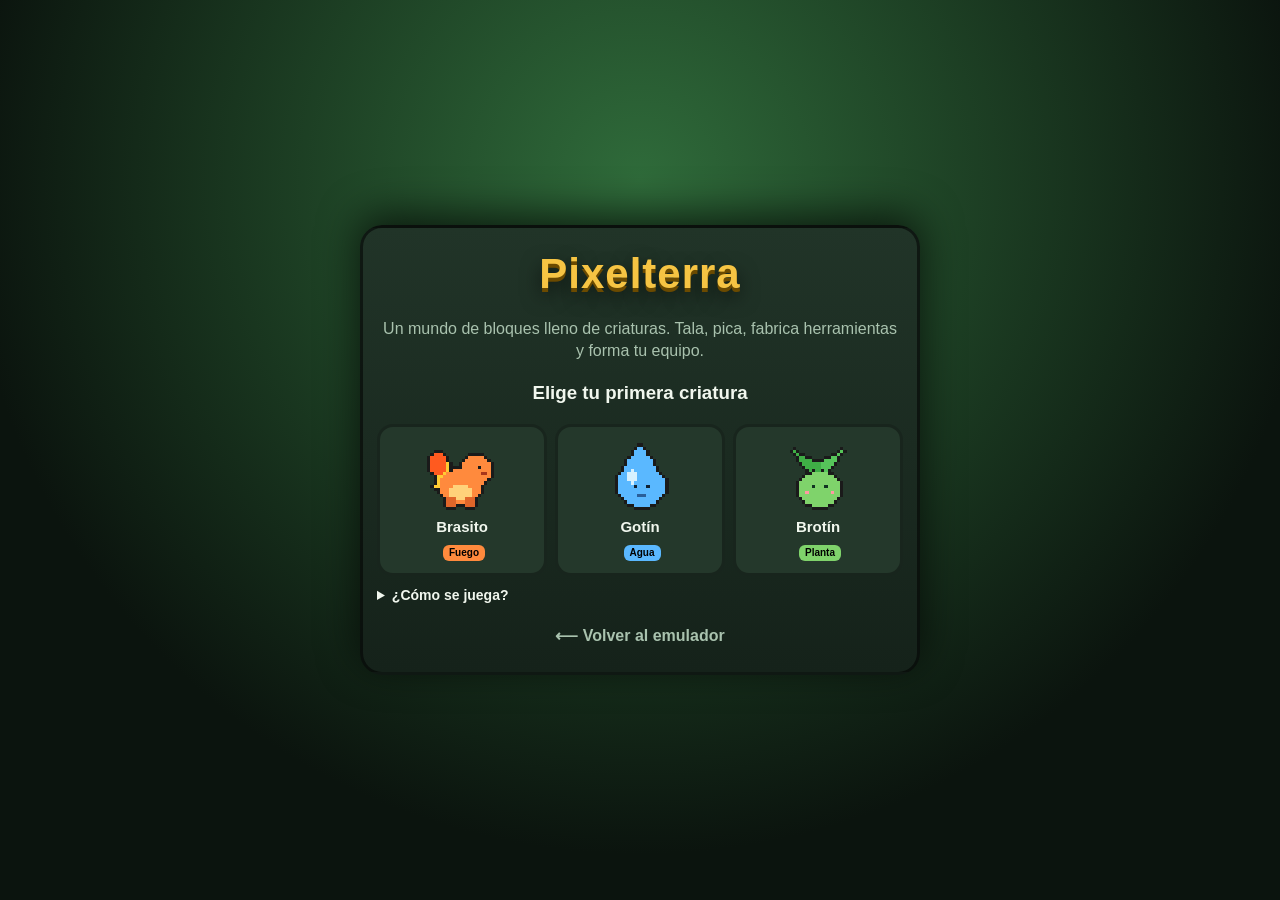
==== site/juegos/pixelterra/index.html @ d1f89832 "Add Pixelterra, an original block-world creature game - Browser game in site/juegos/pixelterra: gene" ====
<!doctype html>
<html lang="es">
<head>
<meta charset="utf-8">
<meta name="viewport" content="width=device-width, initial-scale=1, maximum-scale=1, user-scalable=no, viewport-fit=cover">
<title>Pixelterra</title>
<meta name="description" content="Explora un mundo de bloques, fabrica herramientas y captura criaturas. Juego original para el navegador.">
<meta name="theme-color" content="#0e1a12">
<meta name="apple-mobile-web-app-capable" content="yes">
<meta name="mobile-web-app-capable" content="yes">
<meta name="apple-mobile-web-app-status-bar-style" content="black-translucent">
<link rel="stylesheet" href="style.css">
</head>
<body>

<canvas id="world"></canvas>

<!-- Barra superior -->
<header class="hud-top">
  <a class="hbtn" href="../../" aria-label="Volver al emulador">⟵</a>
  <div class="clock" id="clock">☀️ Día 1</div>
  <button class="hbtn" data-open="team" aria-label="Equipo">🐾</button>
  <button class="hbtn" data-open="bag" aria-label="Mochila">🎒</button>
  <button class="hbtn" data-open="craft" aria-label="Fabricar">🛠️</button>
</header>

<!-- Objeto en la mano -->
<div class="hotbar" id="hotbar"></div>

<!-- Mando táctil -->
<div class="controls" id="controls">
  <div class="dpad" id="dpad">
    <div class="arm up"></div><div class="arm down"></div><div class="arm left"></div><div class="arm right"></div>
  </div>
  <div class="actions">
    <button class="act b" id="btn-b"><span>B</span><small>Poner</small></button>
    <button class="act a" id="btn-a"><span>A</span><small>Usar</small></button>
  </div>
</div>

<!-- Mensajes -->
<div class="toast" id="toast" hidden></div>

<!-- Paneles: mochila, fabricar, equipo -->
<div class="panel" id="panel" hidden>
  <div class="panel-body">
    <div class="panel-head">
      <h2 id="panel-title"></h2>
      <button class="hbtn" id="panel-close" aria-label="Cerrar">✕</button>
    </div>
    <div id="panel-content"></div>
  </div>
</div>

<!-- Combate -->
<div class="battle" id="battle" hidden>
  <div class="arena">
    <div class="foe">
      <div class="card" id="foe-card"></div>
      <canvas class="mon" id="foe-sprite" width="48" height="48"></canvas>
    </div>
    <div class="ally">
      <canvas class="mon" id="ally-sprite" width="48" height="48"></canvas>
      <div class="card" id="ally-card"></div>
    </div>
  </div>
  <div class="battle-box">
    <p id="battle-msg"></p>
    <div class="battle-menu" id="battle-menu"></div>
  </div>
</div>

<!-- Inicio: elegir criatura -->
<div class="intro" id="intro" hidden>
  <div class="intro-body">
    <h1>Pixelterra</h1>
    <p>Un mundo de bloques lleno de criaturas. Tala, pica, fabrica herramientas y forma tu equipo.</p>
    <h3>Elige tu primera criatura</h3>
    <div class="starters" id="starters"></div>
    <details class="howto">
      <summary>¿Cómo se juega?</summary>
      <ul>
        <li><b>Cruceta</b>: caminar. <b>A</b>: usar lo que tienes delante (talar, picar, hoguera…). <b>B</b>: poner el bloque que llevas en la mano.</li>
        <li>En la <b>hierba alta</b> aparecen criaturas. Debilítalas y lánzales un <b>cubo</b> para capturarlas.</li>
        <li><b>🛠️ Fabricar</b>: tablas, palos, picos, cubos, hogueras… Algunas recetas necesitan estar junto a un <b>banco de trabajo</b>.</li>
        <li>Usa una <b>hoguera</b> (A) para curar a tu equipo y guardar el punto de regreso.</li>
        <li>De noche salen criaturas distintas y más fuertes. La partida se guarda sola.</li>
      </ul>
    </details>
    <a class="back-link" href="../../">⟵ Volver al emulador</a>
  </div>
</div>

<script src="game.js"></script>
</body>
</html>
---- site/juegos/pixelterra/style.css ----
:root {
  --bg: #0e1a12;
  --panel: #1a2a20;
  --panel-2: #24382b;
  --line: #355240;
  --text: #f1f7ee;
  --muted: #a9c2ae;
  --accent: #6cd36b;
  --gold: #f6c443;
  --danger: #ff6b5f;
  --safe-t: env(safe-area-inset-top, 0px);
  --safe-b: env(safe-area-inset-bottom, 0px);
  --safe-l: env(safe-area-inset-left, 0px);
  --safe-r: env(safe-area-inset-right, 0px);
  --font: -apple-system, BlinkMacSystemFont, "Segoe UI", Roboto, sans-serif;
}
* { box-sizing: border-box; -webkit-tap-highlight-color: transparent; }
html, body {
  margin: 0; height: 100%; overflow: hidden; background: var(--bg); color: var(--text); font: 16px/1.35 var(--font);
  touch-action: none; user-select: none; -webkit-user-select: none; -webkit-touch-callout: none; overscroll-behavior: none;
}
[hidden] { display: none !important; }
button { font: inherit; color: inherit; }

#world { position: fixed; inset: 0; width: 100%; height: 100%; image-rendering: pixelated; display: block; }

/* ---------- Barra superior ---------- */
.hud-top {
  position: fixed; top: calc(8px + var(--safe-t)); left: calc(8px + var(--safe-l)); right: calc(8px + var(--safe-r));
  display: flex; align-items: center; gap: 8px; z-index: 5;
}
.hbtn {
  width: 44px; height: 44px; border-radius: 12px; border: 2px solid #0007; background: #1a2a20d9;
  display: flex; align-items: center; justify-content: center; font-size: 21px; text-decoration: none; color: var(--text);
  box-shadow: inset 0 2px 0 #ffffff1a, 0 3px 0 #0006; cursor: pointer;
}
.hbtn:active { transform: translateY(2px); box-shadow: inset 0 2px 0 #ffffff1a, 0 1px 0 #0006; }
.clock {
  flex: 1; text-align: center; font-weight: 800; text-shadow: 0 2px 0 #000a; font-size: 15px;
}

/* ---------- Barra de objetos ---------- */
.hotbar {
  position: fixed; left: 50%; transform: translateX(-50%); top: calc(60px + var(--safe-t)); z-index: 5;
  display: flex; gap: 4px; padding: 4px; border-radius: 12px; background: #000a; max-width: calc(100% - 16px); overflow-x: auto;
}
.slot {
  position: relative; width: 42px; height: 42px; flex: none; border-radius: 8px; border: 2px solid #ffffff22; background: #ffffff10;
  display: flex; align-items: center; justify-content: center; cursor: pointer; padding: 0;
}
.slot.sel { border-color: var(--gold); background: #f6c44322; box-shadow: 0 0 10px #f6c44355; }
.slot canvas { width: 30px; height: 30px; image-rendering: pixelated; }
.slot b { position: absolute; right: 3px; bottom: 1px; font-size: 11px; text-shadow: 0 1px 0 #000, 0 0 3px #000; }

/* ---------- Mando ---------- */
.controls { position: fixed; left: 0; right: 0; bottom: 0; height: 0; z-index: 4; }
.dpad {
  --s: min(40vw, 170px); position: fixed; left: calc(18px + var(--safe-l)); bottom: calc(26px + var(--safe-b));
  width: var(--s); height: var(--s);
}
.dpad .arm {
  position: absolute; background: linear-gradient(180deg, #2f4537, #1d2c22); border: 2px solid #0008;
  box-shadow: inset 0 2px 0 #ffffff22, 0 4px 0 #0007; opacity: .9;
}
.dpad .up, .dpad .down { left: 33%; width: 34%; height: 38%; }
.dpad .left, .dpad .right { top: 33%; height: 34%; width: 38%; }
.dpad .up { top: 0; border-radius: 10px 10px 0 0; }
.dpad .down { bottom: 0; border-radius: 0 0 10px 10px; }
.dpad .left { left: 0; border-radius: 10px 0 0 10px; }
.dpad .right { right: 0; border-radius: 0 10px 10px 0; }
.dpad .arm.on { filter: brightness(1.6); }
.actions { position: fixed; right: calc(18px + var(--safe-r)); bottom: calc(26px + var(--safe-b)); width: min(46vw, 190px); height: min(36vw, 150px); }
.act {
  position: absolute; width: min(19vw, 78px); aspect-ratio: 1; border-radius: 50%; border: 2px solid #0008;
  display: flex; flex-direction: column; align-items: center; justify-content: center; cursor: pointer;
  box-shadow: inset 0 3px 0 #ffffff44, 0 5px 0 #0008; opacity: .95;
}
.act span { font-weight: 900; font-size: 24px; line-height: 1; }
.act small { font-size: 10px; font-weight: 700; opacity: .9; }
.act.a { right: 0; top: 0; background: radial-gradient(circle at 35% 30%, #9cf59a, #3fae46 60%, #23722b); color: #062b0b; }
.act.b { left: 0; bottom: 0; background: radial-gradient(circle at 35% 30%, #ffd98a, #e9a72a 60%, #a86c0d); color: #3a2400; }
.act.on, .act:active { transform: translateY(3px) scale(.96); box-shadow: inset 0 3px 0 #ffffff44, 0 2px 0 #0008; }

/* ---------- Mensajes ---------- */
.toast {
  position: fixed; left: 50%; transform: translateX(-50%); top: calc(116px + var(--safe-t)); z-index: 30;
  max-width: calc(100% - 32px); padding: 10px 16px; border-radius: 12px; background: #000d; border: 2px solid #ffffff22;
  font-weight: 700; font-size: 14px; text-align: center; pointer-events: none;
}

/* ---------- Paneles ---------- */
.panel, .intro {
  position: fixed; inset: 0; z-index: 20; background: #0009; display: flex; align-items: flex-end; justify-content: center;
}
.panel-body, .intro-body {
  width: 100%; max-width: 560px; max-height: 88dvh; overflow-y: auto; -webkit-overflow-scrolling: touch;
  background: linear-gradient(180deg, #213428, #15221a); border: 3px solid #0008; border-bottom: 0;
  border-radius: 22px 22px 0 0; padding: 14px 14px calc(18px + var(--safe-b)); box-shadow: 0 -10px 40px #000a;
  touch-action: pan-y;
}
.panel-head { display: flex; align-items: center; justify-content: space-between; margin-bottom: 10px; }
.panel h2 { margin: 0; }
.grid-list { display: grid; grid-template-columns: repeat(auto-fill, minmax(150px, 1fr)); gap: 8px; }
.row-card {
  display: flex; align-items: center; gap: 10px; padding: 10px; border-radius: 14px; background: var(--panel-2);
  border: 2px solid #0004; text-align: left; cursor: pointer; width: 100%;
}
.row-card canvas { width: 36px; height: 36px; image-rendering: pixelated; flex: none; }
.row-card .info { flex: 1; min-width: 0; }
.row-card b { display: block; }
.row-card small { color: var(--muted); font-size: 12px; }
.row-card.disabled { opacity: .45; }
.row-card.sel { border-color: var(--gold); }
.recipe-need { font-size: 12px; color: var(--muted); }
.recipe-need .ok { color: var(--accent); }
.recipe-need .no { color: var(--danger); }
.hint { color: var(--muted); font-size: 13px; margin: 6px 0 10px; }
.hp { height: 8px; border-radius: 4px; background: #0006; overflow: hidden; margin-top: 4px; }
.hp i { display: block; height: 100%; background: var(--accent); border-radius: 4px; transition: width .4s ease; }
.hp i.mid { background: var(--gold); }
.hp i.low { background: var(--danger); }
.type { display: inline-block; font-size: 10px; font-weight: 800; padding: 1px 6px; border-radius: 6px; margin-left: 4px; color: #000; vertical-align: middle; }

/* ---------- Combate ---------- */
.battle { position: fixed; inset: 0; z-index: 15; display: flex; flex-direction: column; background: linear-gradient(180deg, #8fd3ff 0%, #c9f0ff 45%, #7cc56a 46%, #4e9a45 100%); }
.battle.night { background: linear-gradient(180deg, #1b2450 0%, #3a3f7a 45%, #2d5a35 46%, #1c3a22 100%); }
.arena { position: relative; flex: 1; padding: calc(14px + var(--safe-t)) 14px 0; }
.foe { position: absolute; top: calc(16px + var(--safe-t)); left: 14px; right: 14px; display: flex; justify-content: space-between; align-items: flex-start; }
.ally { position: absolute; bottom: 14px; left: 14px; right: 14px; display: flex; justify-content: space-between; align-items: flex-end; }
.mon { width: min(38vw, 180px); height: min(38vw, 180px); image-rendering: pixelated; filter: drop-shadow(0 8px 0 #0003); }
.foe .mon { margin-top: 30px; }
.ally .mon { transform: scaleX(-1); }
.mon.hit { animation: hit .35s ease; }
.mon.caught { animation: caught .6s ease forwards; }
.ally .mon.hit { animation: hitL .35s ease; }
@keyframes hit { 0%, 100% { opacity: 1; } 25%, 75% { opacity: .2; } 50% { opacity: 1; transform: translateX(6px); } }
@keyframes hitL { 0%, 100% { opacity: 1; transform: scaleX(-1); } 25%, 75% { opacity: .2; transform: scaleX(-1); } 50% { opacity: 1; transform: scaleX(-1) translateX(6px); } }
@keyframes caught { to { transform: scale(.1); opacity: 0; } }
.card {
  min-width: 170px; padding: 8px 12px; border-radius: 12px; background: #fffbe9; color: #1d2a1f; border: 3px solid #2b3a2d;
  box-shadow: 0 4px 0 #0004; font-weight: 800;
}
.card small { font-weight: 700; color: #4b5d4d; }
.card .hp { background: #2b3a2d33; }
.battle-box {
  background: #fffbe9; color: #1d2a1f; border-top: 4px solid #2b3a2d; padding: 12px 14px calc(14px + var(--safe-b));
  min-height: 190px; display: flex; flex-direction: column; gap: 10px;
}
.battle-box p { margin: 0; font-weight: 700; min-height: 2.6em; }
.battle-menu { display: grid; grid-template-columns: 1fr 1fr; gap: 8px; }
.bbtn {
  min-height: 48px; border-radius: 12px; border: 3px solid #2b3a2d; background: #e9f5df; color: #1d2a1f;
  font-weight: 800; cursor: pointer; box-shadow: 0 3px 0 #2b3a2d; padding: 4px 8px;
}
.bbtn small { display: block; font-size: 11px; font-weight: 600; opacity: .75; }
.bbtn:active { transform: translateY(2px); box-shadow: 0 1px 0 #2b3a2d; }
.bbtn:disabled { opacity: .45; }

/* ---------- Inicio ---------- */
.intro { align-items: center; padding: 16px; background: radial-gradient(circle at 50% 20%, #2f6b3a, #0b140e 70%); }
.intro-body { border-radius: 22px; border-bottom: 3px solid #0008; text-align: center; }
.intro h1 { margin: 4px 0; font-size: 42px; letter-spacing: 1px; color: var(--gold); text-shadow: 0 4px 0 #6b4a00, 0 8px 20px #000a; }
.intro p { color: var(--muted); }
.starters { display: grid; grid-template-columns: repeat(3, 1fr); gap: 8px; margin: 10px 0; }
.starter {
  display: flex; flex-direction: column; align-items: center; gap: 4px; padding: 10px 4px; border-radius: 16px;
  background: var(--panel-2); border: 3px solid #0005; cursor: pointer;
}
.starter canvas { width: 76px; height: 76px; image-rendering: pixelated; }
.starter b { font-size: 15px; }
.howto { text-align: left; color: var(--muted); font-size: 14px; }
.howto summary { cursor: pointer; font-weight: 700; color: var(--text); }
.howto li { margin: 6px 0; }

@media (orientation: landscape) and (max-height: 500px) {
  .hotbar { top: auto; bottom: calc(8px + var(--safe-b)); }
  .dpad { --s: min(32vh, 150px); }
  .actions { width: min(40vh, 170px); height: min(32vh, 130px); }
  .act { width: min(16vh, 68px); }
  .battle { flex-direction: row; }
  .battle-box { width: 42%; border-top: 0; border-left: 4px solid #2b3a2d; min-height: 0; justify-content: center; }
}
.back-link { display: inline-block; margin-top: 12px; color: var(--muted); font-weight: 700; text-decoration: none; padding: 8px 12px; }
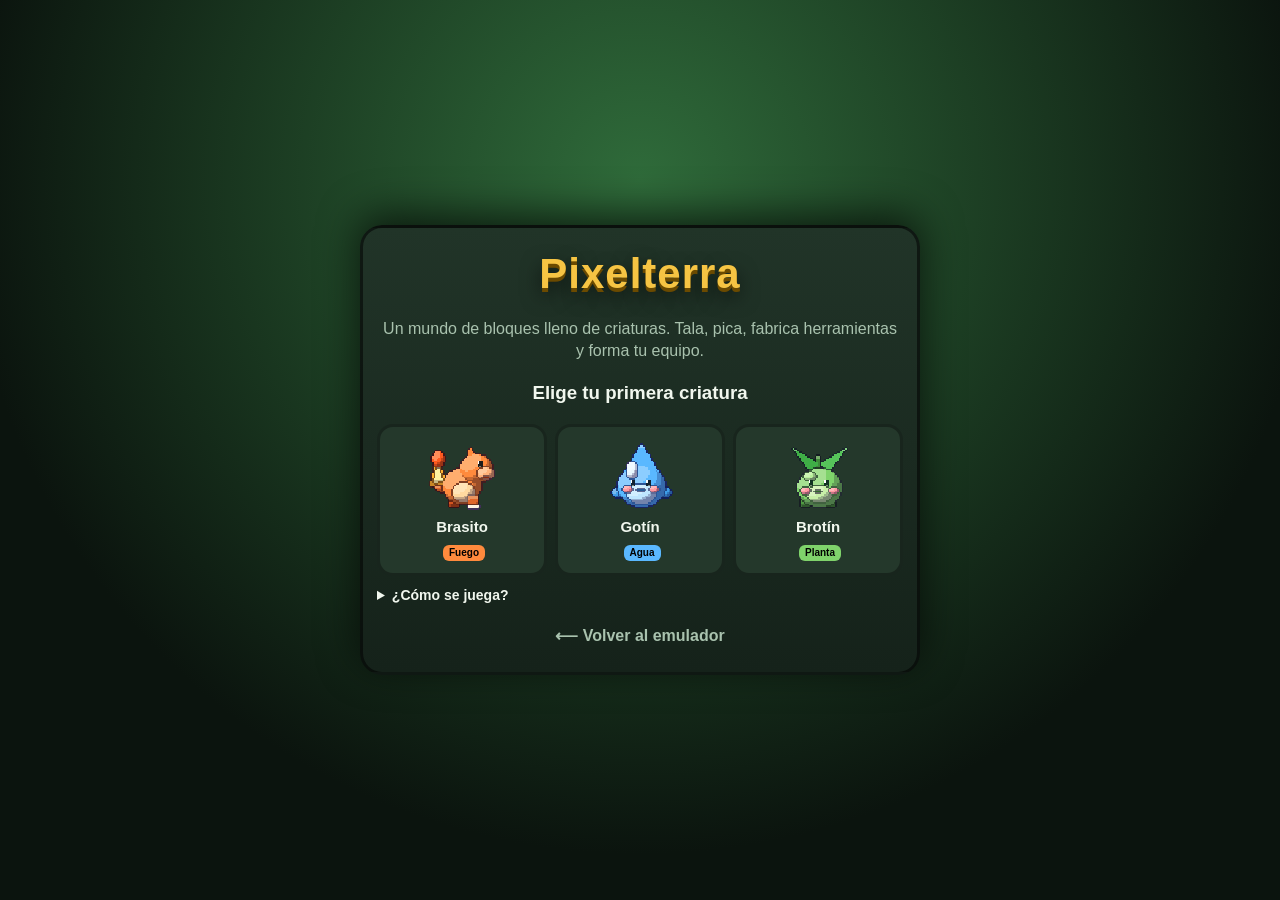
==== commit 34fe2b50: "Pixelterra: criaturas con volumen, bloques tipo cubo y más botones - Criaturas dibujadas a 48×48 con" ====
--- a/site/juegos/pixelterra/index.html
+++ b/site/juegos/pixelterra/index.html
@@ -22,7 +22,11 @@
   <button class="hbtn" data-open="team" aria-label="Equipo">🐾</button>
   <button class="hbtn" data-open="bag" aria-label="Mochila">🎒</button>
   <button class="hbtn" data-open="craft" aria-label="Fabricar">🛠️</button>
+  <button class="hbtn" data-open="map" aria-label="Mapa y ajustes">🗺️</button>
 </header>
+
+<!-- Misión actual -->
+<button class="quest-pill" id="quest" data-open="quests"></button>
 
 <!-- Objeto en la mano -->
 <div class="hotbar" id="hotbar"></div>
@@ -33,8 +37,14 @@
     <div class="arm up"></div><div class="arm down"></div><div class="arm left"></div><div class="arm right"></div>
   </div>
   <div class="actions">
+    <button class="act x" id="btn-x"><span>X</span><small>Correr</small></button>
+    <button class="act y" id="btn-y"><span>Y</span><small>Objeto</small></button>
     <button class="act b" id="btn-b"><span>B</span><small>Poner</small></button>
     <button class="act a" id="btn-a"><span>A</span><small>Usar</small></button>
+  </div>
+  <div class="quick">
+    <button class="qbtn" id="btn-zoom" aria-label="Acercar o alejar">🔍</button>
+    <button class="qbtn" id="btn-home" aria-label="Volver a la hoguera">🏕️</button>
   </div>
 </div>
 
@@ -57,10 +67,10 @@
   <div class="arena">
     <div class="foe">
       <div class="card" id="foe-card"></div>
-      <canvas class="mon" id="foe-sprite" width="48" height="48"></canvas>
+      <div class="mon-wrap"><canvas class="mon" id="foe-sprite" width="48" height="48"></canvas></div>
     </div>
     <div class="ally">
-      <canvas class="mon" id="ally-sprite" width="48" height="48"></canvas>
+      <div class="mon-wrap"><canvas class="mon" id="ally-sprite" width="48" height="48"></canvas></div>
       <div class="card" id="ally-card"></div>
     </div>
   </div>
@@ -81,10 +91,14 @@
       <summary>¿Cómo se juega?</summary>
       <ul>
         <li><b>Cruceta</b>: caminar. <b>A</b>: usar lo que tienes delante (talar, picar, hoguera…). <b>B</b>: poner el bloque que llevas en la mano.</li>
+        <li><b>X</b>: correr (tócalo para activarlo o quitarlo). <b>Y</b>: cambiar el bloque de la mano. <b>🔍</b>: acercar o alejar la cámara. <b>🏕️</b>: volver a tu última hoguera.</li>
         <li>En la <b>hierba alta</b> aparecen criaturas. Debilítalas y lánzales un <b>cubo</b> para capturarlas.</li>
         <li><b>🛠️ Fabricar</b>: tablas, palos, picos, cubos, hogueras… Algunas recetas necesitan estar junto a un <b>banco de trabajo</b>.</li>
         <li>Usa una <b>hoguera</b> (A) para curar a tu equipo y guardar el punto de regreso.</li>
         <li>De noche salen criaturas distintas y más fuertes. La partida se guarda sola.</li>
+        <li>Sigue las <b>🎯 misiones</b> de arriba: te guían hasta el <b>Guardián Obsidiano</b>, el jefe final.</li>
+        <li>Brasito, Gotín y Brotín <b>evolucionan</b> al nivel 16, y Chispín al 20. Hay criaturas nuevas: Hongui, Tortuli y Polillux (de noche).</li>
+        <li><b>Toca dos veces el mapa</b> para alejar o acercar la cámara.</li>
       </ul>
     </details>
     <a class="back-link" href="../../">⟵ Volver al emulador</a>
--- a/site/juegos/pixelterra/style.css
+++ b/site/juegos/pixelterra/style.css
@@ -30,7 +30,7 @@
   display: flex; align-items: center; gap: 8px; z-index: 5;
 }
 .hbtn {
-  width: 44px; height: 44px; border-radius: 12px; border: 2px solid #0007; background: #1a2a20d9;
+  width: 42px; height: 42px; flex: none; border-radius: 12px; border: 2px solid #0007; background: #1a2a20d9;
   display: flex; align-items: center; justify-content: center; font-size: 21px; text-decoration: none; color: var(--text);
   box-shadow: inset 0 2px 0 #ffffff1a, 0 3px 0 #0006; cursor: pointer;
 }
@@ -41,7 +41,7 @@
 
 /* ---------- Barra de objetos ---------- */
 .hotbar {
-  position: fixed; left: 50%; transform: translateX(-50%); top: calc(60px + var(--safe-t)); z-index: 5;
+  position: fixed; left: 50%; transform: translateX(-50%); top: calc(96px + var(--safe-t)); z-index: 5;
   display: flex; gap: 4px; padding: 4px; border-radius: 12px; background: #000a; max-width: calc(100% - 16px); overflow-x: auto;
 }
 .slot {
@@ -69,7 +69,7 @@
 .dpad .left { left: 0; border-radius: 10px 0 0 10px; }
 .dpad .right { right: 0; border-radius: 0 10px 10px 0; }
 .dpad .arm.on { filter: brightness(1.6); }
-.actions { position: fixed; right: calc(18px + var(--safe-r)); bottom: calc(26px + var(--safe-b)); width: min(46vw, 190px); height: min(36vw, 150px); }
+.actions { position: fixed; right: calc(14px + var(--safe-r)); bottom: calc(20px + var(--safe-b)); width: min(46vw, 196px); height: min(46vw, 196px); }
 .act {
   position: absolute; width: min(19vw, 78px); aspect-ratio: 1; border-radius: 50%; border: 2px solid #0008;
   display: flex; flex-direction: column; align-items: center; justify-content: center; cursor: pointer;
@@ -77,13 +77,24 @@
 }
 .act span { font-weight: 900; font-size: 24px; line-height: 1; }
 .act small { font-size: 10px; font-weight: 700; opacity: .9; }
-.act.a { right: 0; top: 0; background: radial-gradient(circle at 35% 30%, #9cf59a, #3fae46 60%, #23722b); color: #062b0b; }
-.act.b { left: 0; bottom: 0; background: radial-gradient(circle at 35% 30%, #ffd98a, #e9a72a 60%, #a86c0d); color: #3a2400; }
+.act.a { right: 0; top: calc(50% - min(17vw, 70px) / 2); background: radial-gradient(circle at 35% 30%, #9cf59a, #3fae46 60%, #23722b); color: #062b0b; }
+.act.b { left: calc(50% - min(17vw, 70px) / 2); bottom: 0; background: radial-gradient(circle at 35% 30%, #ffd98a, #e9a72a 60%, #a86c0d); color: #3a2400; }
+.act.x { left: calc(50% - min(17vw, 70px) / 2); top: 0; background: radial-gradient(circle at 35% 30%, #a9d8ff, #3f8fe0 60%, #1f569a); color: #04203f; }
+.act.y { left: 0; top: calc(50% - min(17vw, 70px) / 2); background: radial-gradient(circle at 35% 30%, #ffb3c8, #e0507a 60%, #9a2448); color: #3a0414; }
+.act.x.active { box-shadow: inset 0 3px 0 #ffffff44, 0 5px 0 #0008, 0 0 0 3px #a9d8ff, 0 0 18px #6fb8ff; }
+.act { width: min(17vw, 70px); }
+.act span { font-size: 21px; }
+.quick { position: fixed; right: calc(14px + var(--safe-r)); bottom: calc(26px + var(--safe-b) + min(46vw, 196px)); display: flex; gap: 8px; }
+.qbtn {
+  width: 44px; height: 44px; border-radius: 14px; border: 2px solid #0008; font-size: 20px;
+  background: linear-gradient(180deg, #2c4a33, #1a2e20); box-shadow: inset 0 2px 0 #ffffff22, 0 4px 0 #0008; opacity: .92;
+}
+.qbtn:active { transform: translateY(2px); box-shadow: inset 0 2px 0 #ffffff22, 0 1px 0 #0008; }
 .act.on, .act:active { transform: translateY(3px) scale(.96); box-shadow: inset 0 3px 0 #ffffff44, 0 2px 0 #0008; }
 
 /* ---------- Mensajes ---------- */
 .toast {
-  position: fixed; left: 50%; transform: translateX(-50%); top: calc(116px + var(--safe-t)); z-index: 30;
+  position: fixed; left: 50%; transform: translateX(-50%); top: calc(150px + var(--safe-t)); z-index: 30;
   max-width: calc(100% - 32px); padding: 10px 16px; border-radius: 12px; background: #000d; border: 2px solid #ffffff22;
   font-weight: 700; font-size: 14px; text-align: center; pointer-events: none;
 }
@@ -175,9 +186,82 @@
 @media (orientation: landscape) and (max-height: 500px) {
   .hotbar { top: auto; bottom: calc(8px + var(--safe-b)); }
   .dpad { --s: min(32vh, 150px); }
-  .actions { width: min(40vh, 170px); height: min(32vh, 130px); }
-  .act { width: min(16vh, 68px); }
+  .actions { width: min(44vh, 176px); height: min(44vh, 176px); }
+  .act { width: min(15vh, 62px); }
+  .act.a { top: calc(50% - min(15vh, 62px) / 2); }
+  .act.b, .act.x { left: calc(50% - min(15vh, 62px) / 2); }
+  .act.y { top: calc(50% - min(15vh, 62px) / 2); }
+  .quick { bottom: calc(10px + var(--safe-b)); right: calc(22px + var(--safe-r) + min(44vh, 176px)); }
   .battle { flex-direction: row; }
   .battle-box { width: 42%; border-top: 0; border-left: 4px solid #2b3a2d; min-height: 0; justify-content: center; }
 }
 .back-link { display: inline-block; margin-top: 12px; color: var(--muted); font-weight: 700; text-decoration: none; padding: 8px 12px; }
+
+/* ---------- Misión actual ---------- */
+.quest-pill {
+  position: fixed; left: 50%; transform: translateX(-50%); top: calc(56px + var(--safe-t)); z-index: 5;
+  max-width: calc(100% - 24px); padding: 6px 14px; border-radius: 999px; border: 2px solid #f6c44388;
+  background: #10190fd9; color: #ffe9a8; font-weight: 800; font-size: 13px; white-space: nowrap; overflow: hidden; text-overflow: ellipsis;
+  box-shadow: 0 3px 0 #0007; cursor: pointer;
+}
+.quest-row { display: flex; gap: 10px; align-items: flex-start; padding: 10px; border-radius: 14px; background: var(--panel-2); margin-bottom: 8px; border: 2px solid #0004; }
+.quest-row small { display: block; color: var(--muted); font-size: 12px; margin-top: 2px; }
+.quest-row.current { border-color: var(--gold); box-shadow: 0 0 14px #f6c44333; }
+.quest-row.done { opacity: .7; }
+.quest-row.locked { opacity: .45; }
+.q-ico { font-size: 20px; }
+
+/* ---------- Mapa y ajustes ---------- */
+.map { display: block; width: 100%; max-width: 420px; margin: 0 auto; aspect-ratio: 1; image-rendering: pixelated; border-radius: 12px; border: 3px solid #0008; }
+.toggles { display: flex; flex-direction: column; gap: 10px; margin: 6px 0 12px; font-weight: 700; }
+.toggles label { display: flex; align-items: center; gap: 10px; }
+.toggles input { width: 22px; height: 22px; accent-color: var(--accent); }
+.danger-row { border-color: #ff6b5f66; }
+
+/* ---------- Victoria ---------- */
+.victory { text-align: center; }
+.victory canvas { width: 140px; height: 140px; image-rendering: pixelated; animation: float 2s ease-in-out infinite; }
+.victory h3 { color: var(--gold); font-size: 20px; }
+@keyframes float { 50% { transform: translateY(-8px); } }
+
+/* ---------- Combate: animaciones ---------- */
+.battle.boss { background: linear-gradient(180deg, #2a0f1f 0%, #5a1f2e 45%, #2b2240 46%, #140f22 100%); }
+.battle.shake { animation: bshake .3s ease; }
+@keyframes bshake { 20% { transform: translate(-6px, 3px); } 40% { transform: translate(5px, -4px); } 60% { transform: translate(-4px, 2px); } 80% { transform: translate(3px, -1px); } }
+.mon.enter { animation: enter .45s cubic-bezier(.2, .9, .3, 1.3); }
+.ally .mon.enter { animation: enterL .45s cubic-bezier(.2, .9, .3, 1.3); }
+@keyframes enter { from { transform: translateX(60px) scale(.6); opacity: 0; } }
+@keyframes enterL { from { transform: scaleX(-1) translateX(60px) scale(.6); opacity: 0; } to { transform: scaleX(-1); } }
+.ally .mon.lungeR { animation: lungeR .3s ease; }
+.foe .mon.lungeL { animation: lungeL .3s ease; }
+@keyframes lungeR { 0%, 100% { transform: scaleX(-1); } 45% { transform: scaleX(-1) translate(-40px, -14px); } }
+@keyframes lungeL { 45% { transform: translate(-40px, 14px); } }
+.mon.hit { animation: hit .45s ease; }
+.ally .mon.hit { animation: hitL .45s ease; }
+@keyframes hit { 0%, 100% { opacity: 1; filter: none; } 20% { filter: drop-shadow(0 0 14px var(--fx, #fff)) brightness(2); transform: translateX(8px); } 40% { opacity: .25; } 60% { opacity: 1; transform: translateX(-6px); } 80% { opacity: .4; } }
+@keyframes hitL { 0%, 100% { opacity: 1; filter: none; transform: scaleX(-1); } 20% { filter: drop-shadow(0 0 14px var(--fx, #fff)) brightness(2); transform: scaleX(-1) translateX(8px); } 40% { opacity: .25; transform: scaleX(-1); } 60% { opacity: 1; transform: scaleX(-1) translateX(-6px); } 80% { opacity: .4; transform: scaleX(-1); } }
+.mon.faint { animation: faint .6s ease forwards; }
+.ally .mon.faint { animation: faintL .6s ease forwards; }
+@keyframes faint { to { transform: translateY(40px); opacity: 0; } }
+@keyframes faintL { from { transform: scaleX(-1); } to { transform: scaleX(-1) translateY(40px); opacity: 0; } }
+.ally .mon.evolve { animation: evolve 1.2s ease; }
+@keyframes evolve { 0%, 100% { transform: scaleX(-1); filter: none; } 20%, 60% { transform: scaleX(-1) scale(1.15); filter: brightness(6); } 40%, 80% { transform: scaleX(-1) scale(.9); filter: brightness(6); } }
+.dmg {
+  position: absolute; z-index: 3; transform: translate(-50%, 0); font: 900 28px/1 var(--font);
+  text-shadow: 0 3px 0 #000, 0 0 6px #000; pointer-events: none; animation: dmg .9s ease forwards;
+}
+@keyframes dmg { from { opacity: 1; transform: translate(-50%, 10px) scale(.6); } 30% { transform: translate(-50%, -14px) scale(1.15); } to { opacity: 0; transform: translate(-50%, -40px); } }
+.mv-dot { display: inline-block; width: 10px; height: 10px; border-radius: 50%; margin-right: 6px; border: 2px solid #2b3a2d; vertical-align: middle; }
+
+/* Botones: sin zoom por doble toque (iPhone). */
+button, a, .slot, .row-card, .bbtn, .starter, .quest-pill { touch-action: manipulation; }
+
+/* Criaturas en combate: respiran y tienen una plataforma de suelo debajo */
+.mon-wrap { position: relative; transform-origin: 50% 92%; animation: breathe 2.6s ease-in-out infinite; }
+.ally .mon-wrap { animation-delay: -1.3s; }
+.mon-wrap::before {
+  content: ""; position: absolute; left: -6%; right: -6%; bottom: -4%; height: 24%; border-radius: 50%; z-index: -1;
+  background: radial-gradient(closest-side, #0000004d, #00000026 60%, transparent);
+}
+.foe .mon-wrap::before { bottom: -4%; }
+@keyframes breathe { 50% { transform: scale(1.035, .965); } }
